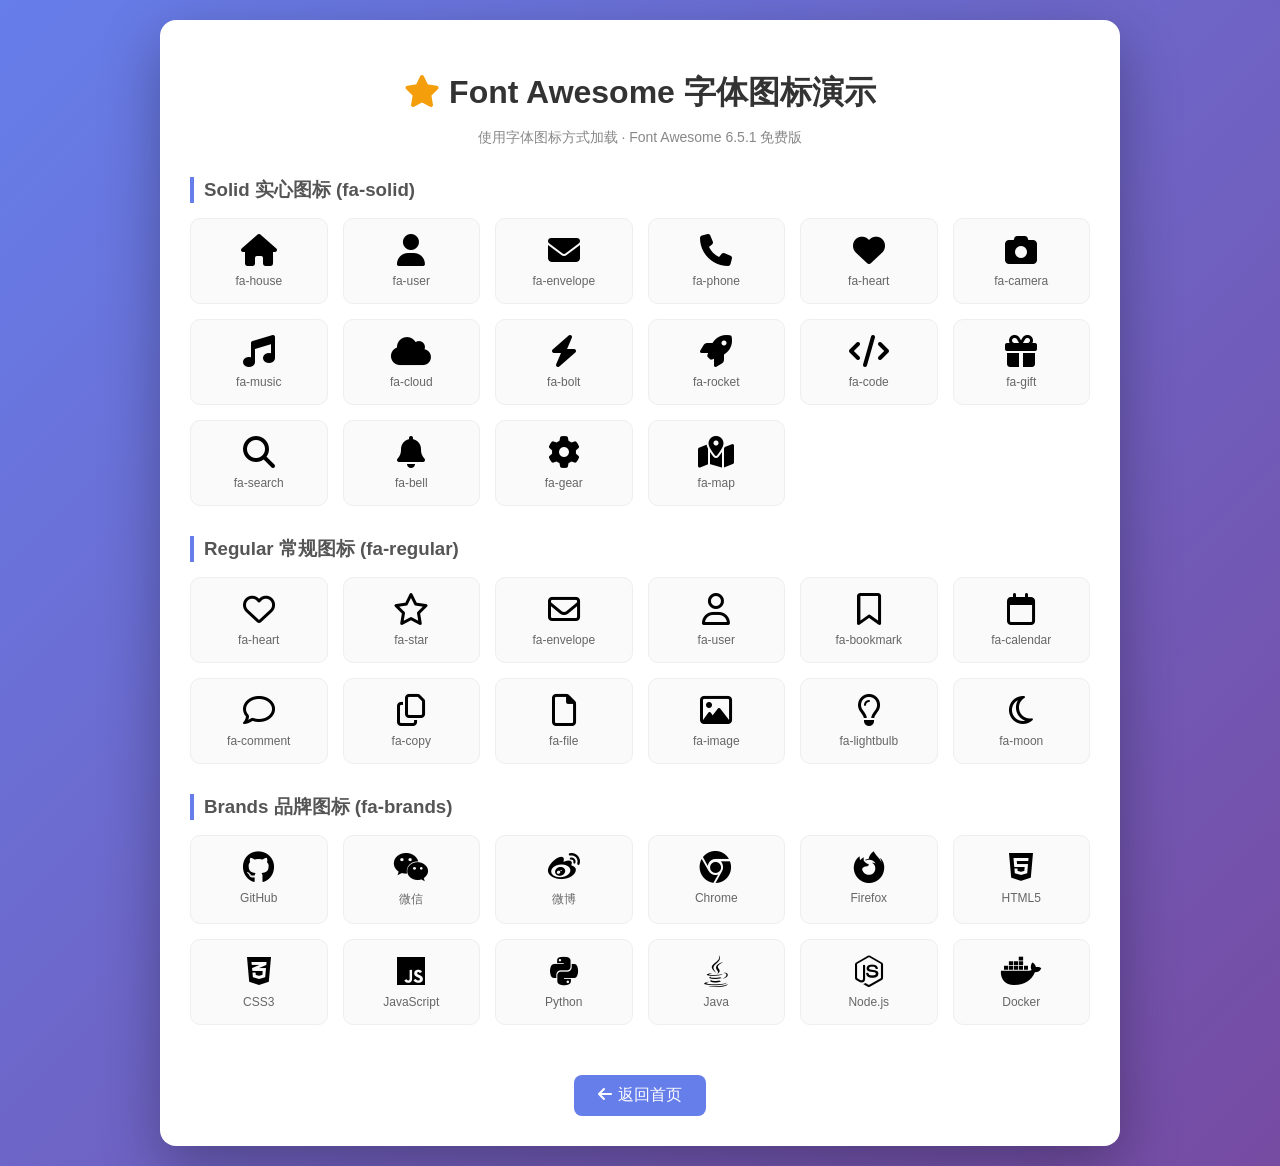
==== iconfont-1.html @ d2a30f28 "feat: add Font Awesome (font-icon) and Lucide (SVG) icon demo pages with local CDN assets" ====
<!DOCTYPE html>
<html lang="zh-CN">
<head>
<meta charset="UTF-8">
<title>Font Awesome 字体图标演示</title>
<link rel="stylesheet" href="cdn/fontawesome/css/all.min.css">
<style>
  body {
    font-family: "Microsoft YaHei", sans-serif;
    background: linear-gradient(135deg, #667eea 0%, #764ba2 100%);
    min-height: 100vh;
    margin: 0;
    padding: 20px;
    box-sizing: border-box;
  }
  .lwj_container {
    max-width: 900px;
    margin: 0 auto;
    background: #fff;
    border-radius: 16px;
    padding: 30px;
    box-shadow: 0 20px 60px rgba(0,0,0,.3);
  }
  .lwj_title {
    text-align: center;
    color: #333;
    margin-bottom: 8px;
  }
  .lwj_subtitle {
    text-align: center;
    color: #888;
    margin-bottom: 30px;
    font-size: 14px;
  }
  .lwj_section {
    margin-bottom: 30px;
  }
  .lwj_section h3 {
    color: #555;
    border-left: 4px solid #667eea;
    padding-left: 10px;
    margin-bottom: 15px;
  }
  .lwj_icon-grid {
    display: grid;
    grid-template-columns: repeat(auto-fill, minmax(120px, 1fr));
    gap: 15px;
  }
  .lwj_icon-item {
    display: flex;
    flex-direction: column;
    align-items: center;
    padding: 15px 10px;
    border: 1px solid #eee;
    border-radius: 10px;
    transition: all .25s;
    cursor: pointer;
    background: #fafafa;
  }
  .lwj_icon-item:hover {
    background: #667eea;
    color: #fff;
    transform: translateY(-3px);
    box-shadow: 0 6px 20px rgba(102,126,234,.4);
  }
  .lwj_icon-item i {
    font-size: 32px;
    margin-bottom: 8px;
  }
  .lwj_icon-item span {
    font-size: 12px;
    color: #666;
  }
  .lwj_icon-item:hover span {
    color: #fff;
  }
  .lwj_back-link {
    display: inline-block;
    margin-top: 20px;
    padding: 10px 24px;
    background: #667eea;
    color: #fff;
    text-decoration: none;
    border-radius: 8px;
    transition: background .2s;
  }
  .lwj_back-link:hover {
    background: #5568d3;
  }
  .lwj_back-link i {
    margin-right: 6px;
  }
  .lwj_footer {
    text-align: center;
    margin-top: 30px;
  }
</style>
</head>
<body>
<div class="lwj_container">
  <h1 class="lwj_title"><i class="fa-solid fa-star" style="color:#f59e0b"></i> Font Awesome 字体图标演示</h1>
  <p class="lwj_subtitle">使用字体图标方式加载 · Font Awesome 6.5.1 免费版</p>

  <!-- Solid 实心图标 -->
  <div class="lwj_section">
    <h3>Solid 实心图标 (fa-solid)</h3>
    <div class="lwj_icon-grid">
      <div class="lwj_icon-item"><i class="fa-solid fa-house"></i><span>fa-house</span></div>
      <div class="lwj_icon-item"><i class="fa-solid fa-user"></i><span>fa-user</span></div>
      <div class="lwj_icon-item"><i class="fa-solid fa-envelope"></i><span>fa-envelope</span></div>
      <div class="lwj_icon-item"><i class="fa-solid fa-phone"></i><span>fa-phone</span></div>
      <div class="lwj_icon-item"><i class="fa-solid fa-heart"></i><span>fa-heart</span></div>
      <div class="lwj_icon-item"><i class="fa-solid fa-camera"></i><span>fa-camera</span></div>
      <div class="lwj_icon-item"><i class="fa-solid fa-music"></i><span>fa-music</span></div>
      <div class="lwj_icon-item"><i class="fa-solid fa-cloud"></i><span>fa-cloud</span></div>
      <div class="lwj_icon-item"><i class="fa-solid fa-bolt"></i><span>fa-bolt</span></div>
      <div class="lwj_icon-item"><i class="fa-solid fa-rocket"></i><span>fa-rocket</span></div>
      <div class="lwj_icon-item"><i class="fa-solid fa-code"></i><span>fa-code</span></div>
      <div class="lwj_icon-item"><i class="fa-solid fa-gift"></i><span>fa-gift</span></div>
      <div class="lwj_icon-item"><i class="fa-solid fa-magnifying-glass"></i><span>fa-search</span></div>
      <div class="lwj_icon-item"><i class="fa-solid fa-bell"></i><span>fa-bell</span></div>
      <div class="lwj_icon-item"><i class="fa-solid fa-gear"></i><span>fa-gear</span></div>
      <div class="lwj_icon-item"><i class="fa-solid fa-map-location-dot"></i><span>fa-map</span></div>
    </div>
  </div>

  <!-- Regular 常规图标 -->
  <div class="lwj_section">
    <h3>Regular 常规图标 (fa-regular)</h3>
    <div class="lwj_icon-grid">
      <div class="lwj_icon-item"><i class="fa-regular fa-heart"></i><span>fa-heart</span></div>
      <div class="lwj_icon-item"><i class="fa-regular fa-star"></i><span>fa-star</span></div>
      <div class="lwj_icon-item"><i class="fa-regular fa-envelope"></i><span>fa-envelope</span></div>
      <div class="lwj_icon-item"><i class="fa-regular fa-user"></i><span>fa-user</span></div>
      <div class="lwj_icon-item"><i class="fa-regular fa-bookmark"></i><span>fa-bookmark</span></div>
      <div class="lwj_icon-item"><i class="fa-regular fa-calendar"></i><span>fa-calendar</span></div>
      <div class="lwj_icon-item"><i class="fa-regular fa-comment"></i><span>fa-comment</span></div>
      <div class="lwj_icon-item"><i class="fa-regular fa-copy"></i><span>fa-copy</span></div>
      <div class="lwj_icon-item"><i class="fa-regular fa-file"></i><span>fa-file</span></div>
      <div class="lwj_icon-item"><i class="fa-regular fa-image"></i><span>fa-image</span></div>
      <div class="lwj_icon-item"><i class="fa-regular fa-lightbulb"></i><span>fa-lightbulb</span></div>
      <div class="lwj_icon-item"><i class="fa-regular fa-moon"></i><span>fa-moon</span></div>
    </div>
  </div>

  <!-- Brands 品牌图标 -->
  <div class="lwj_section">
    <h3>Brands 品牌图标 (fa-brands)</h3>
    <div class="lwj_icon-grid">
      <div class="lwj_icon-item"><i class="fa-brands fa-github"></i><span>GitHub</span></div>
      <div class="lwj_icon-item"><i class="fa-brands fa-weixin"></i><span>微信</span></div>
      <div class="lwj_icon-item"><i class="fa-brands fa-weibo"></i><span>微博</span></div>
      <div class="lwj_icon-item"><i class="fa-brands fa-chrome"></i><span>Chrome</span></div>
      <div class="lwj_icon-item"><i class="fa-brands fa-firefox-browser"></i><span>Firefox</span></div>
      <div class="lwj_icon-item"><i class="fa-brands fa-html5"></i><span>HTML5</span></div>
      <div class="lwj_icon-item"><i class="fa-brands fa-css3-alt"></i><span>CSS3</span></div>
      <div class="lwj_icon-item"><i class="fa-brands fa-js"></i><span>JavaScript</span></div>
      <div class="lwj_icon-item"><i class="fa-brands fa-python"></i><span>Python</span></div>
      <div class="lwj_icon-item"><i class="fa-brands fa-java"></i><span>Java</span></div>
      <div class="lwj_icon-item"><i class="fa-brands fa-node-js"></i><span>Node.js</span></div>
      <div class="lwj_icon-item"><i class="fa-brands fa-docker"></i><span>Docker</span></div>
    </div>
  </div>

  <div class="lwj_footer">
    <a href="index.html" class="lwj_back-link"><i class="fa-solid fa-arrow-left"></i>返回首页</a>
  </div>
</div>

<script>
  // 点击图标复制类名到剪贴板
  var lwj_items = document.querySelectorAll('.lwj_icon-item');
  lwj_items.forEach(function(item) {
    item.addEventListener('click', function() {
      var lwj_i = item.querySelector('i');
      var lwj_classes = lwj_i.className;
      if (navigator.clipboard) {
        navigator.clipboard.writeText(lwj_classes).then(function() {
          alert('已复制类名：' + lwj_classes);
        });
      }
    });
  });
</script>
</body>
</html>
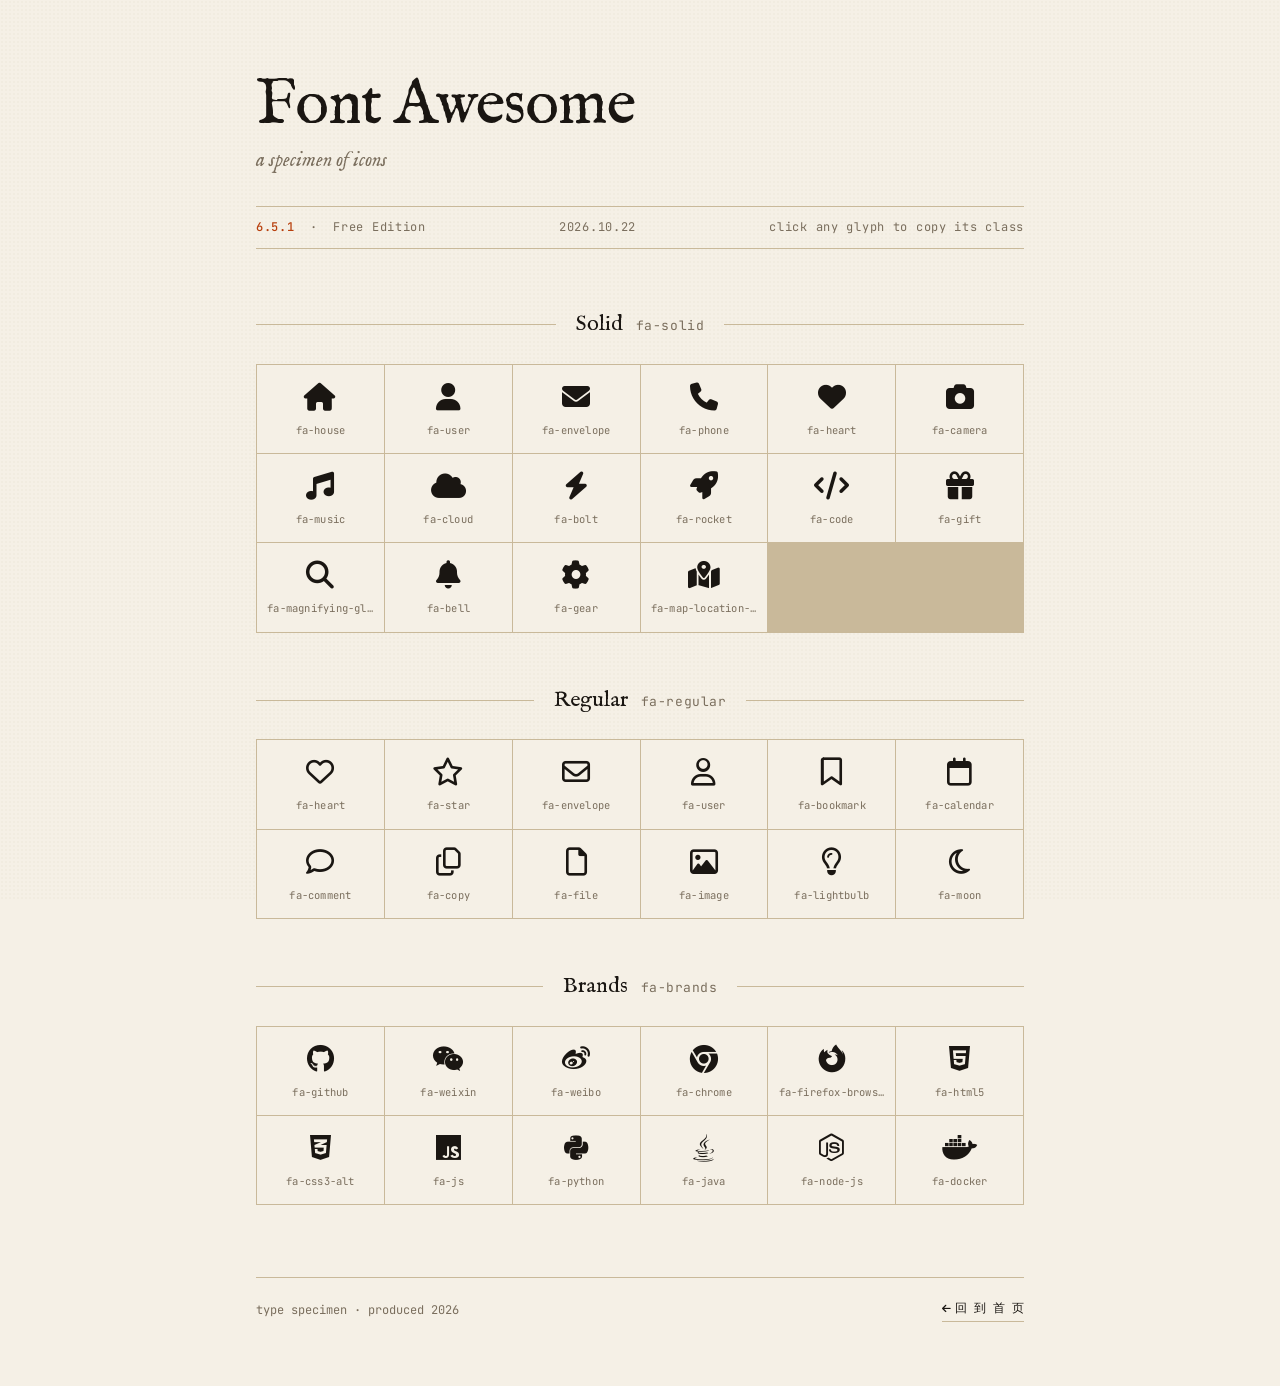
==== commit bed17fd5: "refactor: redesign iconfont pages with distinctive Type Specimen (FA) and Blueprint Draft (Lucide) a" ====
--- a/iconfont-1.html
+++ b/iconfont-1.html
@@ -2,185 +2,386 @@
 <html lang="zh-CN">
 <head>
 <meta charset="UTF-8">
-<title>Font Awesome 字体图标演示</title>
+<title>Font Awesome · A Specimen</title>
 <link rel="stylesheet" href="cdn/fontawesome/css/all.min.css">
+<link rel="stylesheet" href="cdn/fonts/fonts.css">
 <style>
-  body {
-    font-family: "Microsoft YaHei", sans-serif;
-    background: linear-gradient(135deg, #667eea 0%, #764ba2 100%);
-    min-height: 100vh;
-    margin: 0;
-    padding: 20px;
-    box-sizing: border-box;
-  }
-  .lwj_container {
-    max-width: 900px;
-    margin: 0 auto;
-    background: #fff;
-    border-radius: 16px;
-    padding: 30px;
-    box-shadow: 0 20px 60px rgba(0,0,0,.3);
-  }
-  .lwj_title {
-    text-align: center;
-    color: #333;
-    margin-bottom: 8px;
-  }
-  .lwj_subtitle {
-    text-align: center;
-    color: #888;
-    margin-bottom: 30px;
-    font-size: 14px;
-  }
-  .lwj_section {
-    margin-bottom: 30px;
-  }
-  .lwj_section h3 {
-    color: #555;
-    border-left: 4px solid #667eea;
-    padding-left: 10px;
-    margin-bottom: 15px;
-  }
-  .lwj_icon-grid {
-    display: grid;
-    grid-template-columns: repeat(auto-fill, minmax(120px, 1fr));
-    gap: 15px;
-  }
-  .lwj_icon-item {
-    display: flex;
-    flex-direction: column;
-    align-items: center;
-    padding: 15px 10px;
-    border: 1px solid #eee;
-    border-radius: 10px;
-    transition: all .25s;
-    cursor: pointer;
-    background: #fafafa;
-  }
-  .lwj_icon-item:hover {
-    background: #667eea;
-    color: #fff;
-    transform: translateY(-3px);
-    box-shadow: 0 6px 20px rgba(102,126,234,.4);
-  }
-  .lwj_icon-item i {
-    font-size: 32px;
-    margin-bottom: 8px;
-  }
-  .lwj_icon-item span {
-    font-size: 12px;
-    color: #666;
-  }
-  .lwj_icon-item:hover span {
-    color: #fff;
-  }
-  .lwj_back-link {
-    display: inline-block;
-    margin-top: 20px;
-    padding: 10px 24px;
-    background: #667eea;
-    color: #fff;
-    text-decoration: none;
-    border-radius: 8px;
-    transition: background .2s;
-  }
-  .lwj_back-link:hover {
-    background: #5568d3;
-  }
-  .lwj_back-link i {
-    margin-right: 6px;
-  }
-  .lwj_footer {
-    text-align: center;
-    margin-top: 30px;
-  }
+/* ============================================================
+   Design Tokens — Type Specimen
+   ============================================================ */
+:root {
+  --fa-ink:      #1A1612;   /* 墨色 */
+  --fa-paper:    #F5F0E6;   /* 纸色 */
+  --fa-rule:     #C9B99A;   /* 铜色细尺 */
+  --fa-accent:   #B8400E;   /* 朱红印 */
+  --fa-muted:    #7A6E5D;   /* 灰标签 */
+  --fa-shadow:   #3D352B;
+  --fa-mono:     'JetBrains Mono', ui-monospace, monospace;
+  --fa-display:  'IM Fell English', 'Noto Serif SC', Georgia, serif;
+  --fa-body:     'Noto Serif SC', Georgia, 'Times New Roman', serif;
+}
+
+* { box-sizing: border-box; }
+
+html, body {
+  margin: 0;
+  padding: 0;
+  background: var(--fa-paper);
+  color: var(--fa-ink);
+  font-family: var(--fa-body);
+  font-size: 15px;
+  line-height: 1.75;
+  min-height: 100vh;
+}
+
+/* 纸张纹理（极淡网点） */
+body::before {
+  content: "";
+  position: fixed;
+  inset: 0;
+  pointer-events: none;
+  background-image: radial-gradient(var(--fa-rule) 1px, transparent 1px);
+  background-size: 4px 4px;
+  opacity: .07;
+  z-index: 0;
+}
+
+.lwj_page {
+  position: relative;
+  z-index: 1;
+  max-width: 880px;
+  margin: 0 auto;
+  padding: 72px 56px 64px;
+}
+
+/* ------------------------------------------------------------
+   标本标题区
+   ------------------------------------------------------------ */
+.lwj_hero {
+  margin-bottom: 56px;
+}
+.lwj_hero-title {
+  font-family: var(--fa-display);
+  font-size: 64px;
+  font-weight: 400;
+  letter-spacing: -1px;
+  line-height: 1.05;
+  margin: 0 0 4px 0;
+  color: var(--fa-ink);
+}
+.lwj_hero-sub {
+  font-family: var(--fa-display);
+  font-style: italic;
+  font-size: 20px;
+  color: var(--fa-muted);
+  margin: 0 0 28px 0;
+  font-weight: 400;
+}
+.lwj_hero-meta {
+  font-family: var(--fa-mono);
+  font-size: 12px;
+  letter-spacing: .06em;
+  color: var(--fa-muted);
+  border-top: 1px solid var(--fa-rule);
+  border-bottom: 1px solid var(--fa-rule);
+  padding: 10px 0;
+  display: flex;
+  justify-content: space-between;
+  flex-wrap: wrap;
+  gap: 12px;
+}
+.lwj_hero-meta strong {
+  color: var(--fa-accent);
+  font-weight: 500;
+}
+
+/* ------------------------------------------------------------
+   章节：细铜尺 + 居中标签
+   ------------------------------------------------------------ */
+.lwj_section {
+  margin-bottom: 48px;
+}
+.lwj_section-head {
+  display: flex;
+  align-items: center;
+  gap: 20px;
+  margin-bottom: 20px;
+}
+.lwj_section-head::before,
+.lwj_section-head::after {
+  content: "";
+  flex: 1;
+  height: 1px;
+  background: var(--fa-rule);
+}
+.lwj_section-label {
+  font-family: var(--fa-display);
+  font-size: 22px;
+  font-weight: 400;
+  color: var(--fa-ink);
+  white-space: nowrap;
+}
+.lwj_section-label em {
+  font-family: var(--fa-mono);
+  font-style: normal;
+  font-size: 13px;
+  color: var(--fa-muted);
+  margin-left: 8px;
+  letter-spacing: .04em;
+}
+
+/* ------------------------------------------------------------
+   图标网格：标本卡
+   ------------------------------------------------------------ */
+.lwj_grid {
+  display: grid;
+  grid-template-columns: repeat(auto-fill, minmax(112px, 1fr));
+  gap: 1px;
+  background: var(--fa-rule);
+  border: 1px solid var(--fa-rule);
+}
+.lwj_tile {
+  background: var(--fa-paper);
+  padding: 18px 8px 14px;
+  display: flex;
+  flex-direction: column;
+  align-items: center;
+  gap: 10px;
+  cursor: pointer;
+  position: relative;
+  transition: background .15s ease, color .15s ease;
+}
+.lwj_tile:hover {
+  background: var(--fa-ink);
+  color: var(--fa-paper);
+}
+.lwj_tile i {
+  font-size: 28px;
+  line-height: 1;
+}
+.lwj_tile-name {
+  font-family: var(--fa-mono);
+  font-size: 10.5px;
+  letter-spacing: .02em;
+  text-align: center;
+  color: var(--fa-muted);
+  max-width: 96%;
+  overflow: hidden;
+  text-overflow: ellipsis;
+  white-space: nowrap;
+}
+.lwj_tile:hover .lwj_tile-name {
+  color: var(--fa-rule);
+}
+
+/* 朱红注册标记（hover 时出现） */
+.lwj_tile::before {
+  content: "";
+  position: absolute;
+  top: 4px; left: 4px;
+  width: 8px; height: 8px;
+  border-top: 1px solid var(--fa-accent);
+  border-left: 1px solid var(--fa-accent);
+  opacity: 0;
+  transition: opacity .15s;
+}
+.lwj_tile::after {
+  content: "";
+  position: absolute;
+  bottom: 4px; right: 4px;
+  width: 8px; height: 8px;
+  border-bottom: 1px solid var(--fa-accent);
+  border-right: 1px solid var(--fa-accent);
+  opacity: 0;
+  transition: opacity .15s;
+}
+.lwj_tile:hover::before,
+.lwj_tile:hover::after { opacity: 1; }
+
+/* ------------------------------------------------------------
+   页脚 · 返回链接
+   ------------------------------------------------------------ */
+.lwj_footer {
+  margin-top: 72px;
+  padding-top: 20px;
+  border-top: 1px solid var(--fa-rule);
+  display: flex;
+  justify-content: space-between;
+  align-items: center;
+  flex-wrap: wrap;
+  gap: 16px;
+  font-family: var(--fa-mono);
+  font-size: 12px;
+  color: var(--fa-muted);
+}
+.lwj_footer a {
+  color: var(--fa-ink);
+  text-decoration: none;
+  border-bottom: 1px solid var(--fa-rule);
+  padding-bottom: 2px;
+  transition: color .15s, border-color .15s;
+}
+.lwj_footer a:hover {
+  color: var(--fa-accent);
+  border-color: var(--fa-accent);
+}
+
+/* ------------------------------------------------------------
+   轻量 Toast（替代 alert）
+   ------------------------------------------------------------ */
+.lwj_toast {
+  position: fixed;
+  bottom: 32px; right: 32px;
+  background: var(--fa-ink);
+  color: var(--fa-paper);
+  font-family: var(--fa-mono);
+  font-size: 12px;
+  padding: 14px 22px;
+  border-left: 3px solid var(--fa-accent);
+  box-shadow: 0 8px 30px rgba(26,22,18,.25);
+  transform: translateY(20px);
+  opacity: 0;
+  transition: transform .25s ease, opacity .25s ease;
+  z-index: 100;
+  pointer-events: none;
+}
+.lwj_toast[data-show="1"] {
+  transform: translateY(0);
+  opacity: 1;
+}
+.lwj_toast kbd {
+  background: rgba(255,255,255,.15);
+  padding: 2px 6px;
+  border-radius: 3px;
+  font-family: var(--fa-mono);
+  font-size: 11px;
+}
+
+@media (max-width: 640px) {
+  .lwj_page { padding: 48px 24px 40px; }
+  .lwj_hero-title { font-size: 44px; }
+  .lwj_hero-sub { font-size: 16px; }
+  .lwj_grid { grid-template-columns: repeat(auto-fill, minmax(96px, 1fr)); }
+}
 </style>
 </head>
 <body>
-<div class="lwj_container">
-  <h1 class="lwj_title"><i class="fa-solid fa-star" style="color:#f59e0b"></i> Font Awesome 字体图标演示</h1>
-  <p class="lwj_subtitle">使用字体图标方式加载 · Font Awesome 6.5.1 免费版</p>
-
-  <!-- Solid 实心图标 -->
-  <div class="lwj_section">
-    <h3>Solid 实心图标 (fa-solid)</h3>
-    <div class="lwj_icon-grid">
-      <div class="lwj_icon-item"><i class="fa-solid fa-house"></i><span>fa-house</span></div>
-      <div class="lwj_icon-item"><i class="fa-solid fa-user"></i><span>fa-user</span></div>
-      <div class="lwj_icon-item"><i class="fa-solid fa-envelope"></i><span>fa-envelope</span></div>
-      <div class="lwj_icon-item"><i class="fa-solid fa-phone"></i><span>fa-phone</span></div>
-      <div class="lwj_icon-item"><i class="fa-solid fa-heart"></i><span>fa-heart</span></div>
-      <div class="lwj_icon-item"><i class="fa-solid fa-camera"></i><span>fa-camera</span></div>
-      <div class="lwj_icon-item"><i class="fa-solid fa-music"></i><span>fa-music</span></div>
-      <div class="lwj_icon-item"><i class="fa-solid fa-cloud"></i><span>fa-cloud</span></div>
-      <div class="lwj_icon-item"><i class="fa-solid fa-bolt"></i><span>fa-bolt</span></div>
-      <div class="lwj_icon-item"><i class="fa-solid fa-rocket"></i><span>fa-rocket</span></div>
-      <div class="lwj_icon-item"><i class="fa-solid fa-code"></i><span>fa-code</span></div>
-      <div class="lwj_icon-item"><i class="fa-solid fa-gift"></i><span>fa-gift</span></div>
-      <div class="lwj_icon-item"><i class="fa-solid fa-magnifying-glass"></i><span>fa-search</span></div>
-      <div class="lwj_icon-item"><i class="fa-solid fa-bell"></i><span>fa-bell</span></div>
-      <div class="lwj_icon-item"><i class="fa-solid fa-gear"></i><span>fa-gear</span></div>
-      <div class="lwj_icon-item"><i class="fa-solid fa-map-location-dot"></i><span>fa-map</span></div>
-    </div>
-  </div>
-
-  <!-- Regular 常规图标 -->
-  <div class="lwj_section">
-    <h3>Regular 常规图标 (fa-regular)</h3>
-    <div class="lwj_icon-grid">
-      <div class="lwj_icon-item"><i class="fa-regular fa-heart"></i><span>fa-heart</span></div>
-      <div class="lwj_icon-item"><i class="fa-regular fa-star"></i><span>fa-star</span></div>
-      <div class="lwj_icon-item"><i class="fa-regular fa-envelope"></i><span>fa-envelope</span></div>
-      <div class="lwj_icon-item"><i class="fa-regular fa-user"></i><span>fa-user</span></div>
-      <div class="lwj_icon-item"><i class="fa-regular fa-bookmark"></i><span>fa-bookmark</span></div>
-      <div class="lwj_icon-item"><i class="fa-regular fa-calendar"></i><span>fa-calendar</span></div>
-      <div class="lwj_icon-item"><i class="fa-regular fa-comment"></i><span>fa-comment</span></div>
-      <div class="lwj_icon-item"><i class="fa-regular fa-copy"></i><span>fa-copy</span></div>
-      <div class="lwj_icon-item"><i class="fa-regular fa-file"></i><span>fa-file</span></div>
-      <div class="lwj_icon-item"><i class="fa-regular fa-image"></i><span>fa-image</span></div>
-      <div class="lwj_icon-item"><i class="fa-regular fa-lightbulb"></i><span>fa-lightbulb</span></div>
-      <div class="lwj_icon-item"><i class="fa-regular fa-moon"></i><span>fa-moon</span></div>
-    </div>
-  </div>
-
-  <!-- Brands 品牌图标 -->
-  <div class="lwj_section">
-    <h3>Brands 品牌图标 (fa-brands)</h3>
-    <div class="lwj_icon-grid">
-      <div class="lwj_icon-item"><i class="fa-brands fa-github"></i><span>GitHub</span></div>
-      <div class="lwj_icon-item"><i class="fa-brands fa-weixin"></i><span>微信</span></div>
-      <div class="lwj_icon-item"><i class="fa-brands fa-weibo"></i><span>微博</span></div>
-      <div class="lwj_icon-item"><i class="fa-brands fa-chrome"></i><span>Chrome</span></div>
-      <div class="lwj_icon-item"><i class="fa-brands fa-firefox-browser"></i><span>Firefox</span></div>
-      <div class="lwj_icon-item"><i class="fa-brands fa-html5"></i><span>HTML5</span></div>
-      <div class="lwj_icon-item"><i class="fa-brands fa-css3-alt"></i><span>CSS3</span></div>
-      <div class="lwj_icon-item"><i class="fa-brands fa-js"></i><span>JavaScript</span></div>
-      <div class="lwj_icon-item"><i class="fa-brands fa-python"></i><span>Python</span></div>
-      <div class="lwj_icon-item"><i class="fa-brands fa-java"></i><span>Java</span></div>
-      <div class="lwj_icon-item"><i class="fa-brands fa-node-js"></i><span>Node.js</span></div>
-      <div class="lwj_icon-item"><i class="fa-brands fa-docker"></i><span>Docker</span></div>
-    </div>
-  </div>
-
-  <div class="lwj_footer">
-    <a href="index.html" class="lwj_back-link"><i class="fa-solid fa-arrow-left"></i>返回首页</a>
-  </div>
+
+<div class="lwj_page">
+
+  <!-- ========== HERO ========== -->
+  <header class="lwj_hero">
+    <h1 class="lwj_hero-title">Font Awesome</h1>
+    <p class="lwj_hero-sub">a specimen of icons</p>
+    <div class="lwj_hero-meta">
+      <span><strong>6.5.1</strong> &nbsp;·&nbsp; Free Edition</span>
+      <span>2026.10.22</span>
+      <span>click any glyph to copy its class</span>
+    </div>
+  </header>
+
+  <!-- ========== SECTION · SOLID ========== -->
+  <section class="lwj_section">
+    <div class="lwj_section-head">
+      <span class="lwj_section-label">Solid <em>fa-solid</em></span>
+    </div>
+    <div class="lwj_grid">
+      <div class="lwj_tile"><i class="fa-solid fa-house"></i><span class="lwj_tile-name">fa-house</span></div>
+      <div class="lwj_tile"><i class="fa-solid fa-user"></i><span class="lwj_tile-name">fa-user</span></div>
+      <div class="lwj_tile"><i class="fa-solid fa-envelope"></i><span class="lwj_tile-name">fa-envelope</span></div>
+      <div class="lwj_tile"><i class="fa-solid fa-phone"></i><span class="lwj_tile-name">fa-phone</span></div>
+      <div class="lwj_tile"><i class="fa-solid fa-heart"></i><span class="lwj_tile-name">fa-heart</span></div>
+      <div class="lwj_tile"><i class="fa-solid fa-camera"></i><span class="lwj_tile-name">fa-camera</span></div>
+      <div class="lwj_tile"><i class="fa-solid fa-music"></i><span class="lwj_tile-name">fa-music</span></div>
+      <div class="lwj_tile"><i class="fa-solid fa-cloud"></i><span class="lwj_tile-name">fa-cloud</span></div>
+      <div class="lwj_tile"><i class="fa-solid fa-bolt"></i><span class="lwj_tile-name">fa-bolt</span></div>
+      <div class="lwj_tile"><i class="fa-solid fa-rocket"></i><span class="lwj_tile-name">fa-rocket</span></div>
+      <div class="lwj_tile"><i class="fa-solid fa-code"></i><span class="lwj_tile-name">fa-code</span></div>
+      <div class="lwj_tile"><i class="fa-solid fa-gift"></i><span class="lwj_tile-name">fa-gift</span></div>
+      <div class="lwj_tile"><i class="fa-solid fa-magnifying-glass"></i><span class="lwj_tile-name">fa-magnifying-glass</span></div>
+      <div class="lwj_tile"><i class="fa-solid fa-bell"></i><span class="lwj_tile-name">fa-bell</span></div>
+      <div class="lwj_tile"><i class="fa-solid fa-gear"></i><span class="lwj_tile-name">fa-gear</span></div>
+      <div class="lwj_tile"><i class="fa-solid fa-map-location-dot"></i><span class="lwj_tile-name">fa-map-location-dot</span></div>
+    </div>
+  </section>
+
+  <!-- ========== SECTION · REGULAR ========== -->
+  <section class="lwj_section">
+    <div class="lwj_section-head">
+      <span class="lwj_section-label">Regular <em>fa-regular</em></span>
+    </div>
+    <div class="lwj_grid">
+      <div class="lwj_tile"><i class="fa-regular fa-heart"></i><span class="lwj_tile-name">fa-heart</span></div>
+      <div class="lwj_tile"><i class="fa-regular fa-star"></i><span class="lwj_tile-name">fa-star</span></div>
+      <div class="lwj_tile"><i class="fa-regular fa-envelope"></i><span class="lwj_tile-name">fa-envelope</span></div>
+      <div class="lwj_tile"><i class="fa-regular fa-user"></i><span class="lwj_tile-name">fa-user</span></div>
+      <div class="lwj_tile"><i class="fa-regular fa-bookmark"></i><span class="lwj_tile-name">fa-bookmark</span></div>
+      <div class="lwj_tile"><i class="fa-regular fa-calendar"></i><span class="lwj_tile-name">fa-calendar</span></div>
+      <div class="lwj_tile"><i class="fa-regular fa-comment"></i><span class="lwj_tile-name">fa-comment</span></div>
+      <div class="lwj_tile"><i class="fa-regular fa-copy"></i><span class="lwj_tile-name">fa-copy</span></div>
+      <div class="lwj_tile"><i class="fa-regular fa-file"></i><span class="lwj_tile-name">fa-file</span></div>
+      <div class="lwj_tile"><i class="fa-regular fa-image"></i><span class="lwj_tile-name">fa-image</span></div>
+      <div class="lwj_tile"><i class="fa-regular fa-lightbulb"></i><span class="lwj_tile-name">fa-lightbulb</span></div>
+      <div class="lwj_tile"><i class="fa-regular fa-moon"></i><span class="lwj_tile-name">fa-moon</span></div>
+    </div>
+  </section>
+
+  <!-- ========== SECTION · BRANDS ========== -->
+  <section class="lwj_section">
+    <div class="lwj_section-head">
+      <span class="lwj_section-label">Brands <em>fa-brands</em></span>
+    </div>
+    <div class="lwj_grid">
+      <div class="lwj_tile"><i class="fa-brands fa-github"></i><span class="lwj_tile-name">fa-github</span></div>
+      <div class="lwj_tile"><i class="fa-brands fa-weixin"></i><span class="lwj_tile-name">fa-weixin</span></div>
+      <div class="lwj_tile"><i class="fa-brands fa-weibo"></i><span class="lwj_tile-name">fa-weibo</span></div>
+      <div class="lwj_tile"><i class="fa-brands fa-chrome"></i><span class="lwj_tile-name">fa-chrome</span></div>
+      <div class="lwj_tile"><i class="fa-brands fa-firefox-browser"></i><span class="lwj_tile-name">fa-firefox-browser</span></div>
+      <div class="lwj_tile"><i class="fa-brands fa-html5"></i><span class="lwj_tile-name">fa-html5</span></div>
+      <div class="lwj_tile"><i class="fa-brands fa-css3-alt"></i><span class="lwj_tile-name">fa-css3-alt</span></div>
+      <div class="lwj_tile"><i class="fa-brands fa-js"></i><span class="lwj_tile-name">fa-js</span></div>
+      <div class="lwj_tile"><i class="fa-brands fa-python"></i><span class="lwj_tile-name">fa-python</span></div>
+      <div class="lwj_tile"><i class="fa-brands fa-java"></i><span class="lwj_tile-name">fa-java</span></div>
+      <div class="lwj_tile"><i class="fa-brands fa-node-js"></i><span class="lwj_tile-name">fa-node-js</span></div>
+      <div class="lwj_tile"><i class="fa-brands fa-docker"></i><span class="lwj_tile-name">fa-docker</span></div>
+    </div>
+  </section>
+
+  <!-- ========== FOOTER ========== -->
+  <footer class="lwj_footer">
+    <span>type specimen · produced 2026</span>
+    <a href="index.html"><i class="fa-solid fa-arrow-left" style="margin-right:4px;font-size:10px"></i>回 到 首 页</a>
+  </footer>
+
 </div>
 
+<div class="lwj_toast" id="lwj_toast"></div>
+
 <script>
-  // 点击图标复制类名到剪贴板
-  var lwj_items = document.querySelectorAll('.lwj_icon-item');
-  lwj_items.forEach(function(item) {
-    item.addEventListener('click', function() {
-      var lwj_i = item.querySelector('i');
-      var lwj_classes = lwj_i.className;
+  var lwj_toastEl = document.getElementById('lwj_toast');
+  var lwj_toastTimer = null;
+  function lwj_showToast(msg) {
+    lwj_toastEl.textContent = msg;
+    lwj_toastEl.setAttribute('data-show', '1');
+    clearTimeout(lwj_toastTimer);
+    lwj_toastTimer = setTimeout(function() {
+      lwj_toastEl.setAttribute('data-show', '0');
+    }, 1600);
+  }
+
+  document.querySelectorAll('.lwj_tile').forEach(function(tile) {
+    tile.addEventListener('click', function() {
+      var cls = tile.querySelector('i').className;
       if (navigator.clipboard) {
-        navigator.clipboard.writeText(lwj_classes).then(function() {
-          alert('已复制类名：' + lwj_classes);
+        navigator.clipboard.writeText(cls).then(function() {
+          lwj_showToast('已复制 — ' + cls);
+        }).catch(function() {
+          lwj_showToast(cls);
         });
       }
     });
   });
 </script>
+
 </body>
 </html>
--- a/cdn/fonts/fonts.css
+++ b/cdn/fonts/fonts.css
@@ -0,0 +1,211 @@
+﻿/* latin */
+@font-face {
+  font-family: 'IM Fell English';
+  font-style: italic;
+  font-weight: 400;
+  font-display: swap;
+  src: url(font_1.woff2) format('woff2');
+  unicode-range: U+0000-00FF, U+0131, U+0152-0153, U+02BB-02BC, U+02C6, U+02DA, U+02DC, U+0304, U+0308, U+0329, U+2000-206F, U+20AC, U+2122, U+2191, U+2193, U+2212, U+2215, U+FEFF, U+FFFD;
+}
+/* latin */
+@font-face {
+  font-family: 'IM Fell English';
+  font-style: normal;
+  font-weight: 400;
+  font-display: swap;
+  src: url(font_2.woff2) format('woff2');
+  unicode-range: U+0000-00FF, U+0131, U+0152-0153, U+02BB-02BC, U+02C6, U+02DA, U+02DC, U+0304, U+0308, U+0329, U+2000-206F, U+20AC, U+2122, U+2191, U+2193, U+2212, U+2215, U+FEFF, U+FFFD;
+}
+
+/* cyrillic-ext */
+@font-face {
+  font-family: 'JetBrains Mono';
+  font-style: normal;
+  font-weight: 400;
+  font-display: swap;
+  src: url(font_3.woff2) format('woff2');
+  unicode-range: U+0460-052F, U+1C80-1C8A, U+20B4, U+2DE0-2DFF, U+A640-A69F, U+FE2E-FE2F;
+}
+/* cyrillic */
+@font-face {
+  font-family: 'JetBrains Mono';
+  font-style: normal;
+  font-weight: 400;
+  font-display: swap;
+  src: url(font_4.woff2) format('woff2');
+  unicode-range: U+0301, U+0400-045F, U+0490-0491, U+04B0-04B1, U+2116;
+}
+/* greek */
+@font-face {
+  font-family: 'JetBrains Mono';
+  font-style: normal;
+  font-weight: 400;
+  font-display: swap;
+  src: url(font_5.woff2) format('woff2');
+  unicode-range: U+0370-0377, U+037A-037F, U+0384-038A, U+038C, U+038E-03A1, U+03A3-03FF;
+}
+/* vietnamese */
+@font-face {
+  font-family: 'JetBrains Mono';
+  font-style: normal;
+  font-weight: 400;
+  font-display: swap;
+  src: url(font_6.woff2) format('woff2');
+  unicode-range: U+0102-0103, U+0110-0111, U+0128-0129, U+0168-0169, U+01A0-01A1, U+01AF-01B0, U+0300-0301, U+0303-0304, U+0308-0309, U+0323, U+0329, U+1EA0-1EF9, U+20AB;
+}
+/* latin-ext */
+@font-face {
+  font-family: 'JetBrains Mono';
+  font-style: normal;
+  font-weight: 400;
+  font-display: swap;
+  src: url(font_7.woff2) format('woff2');
+  unicode-range: U+0100-02BA, U+02BD-02C5, U+02C7-02CC, U+02CE-02D7, U+02DD-02FF, U+0304, U+0308, U+0329, U+1D00-1DBF, U+1E00-1E9F, U+1EF2-1EFF, U+2020, U+20A0-20AB, U+20AD-20C4, U+2113, U+2C60-2C7F, U+A720-A7FF;
+}
+/* latin */
+@font-face {
+  font-family: 'JetBrains Mono';
+  font-style: normal;
+  font-weight: 400;
+  font-display: swap;
+  src: url(font_8.woff2) format('woff2');
+  unicode-range: U+0000-00FF, U+0131, U+0152-0153, U+02BB-02BC, U+02C6, U+02DA, U+02DC, U+0304, U+0308, U+0329, U+2000-206F, U+20AC, U+2122, U+2191, U+2193, U+2212, U+2215, U+FEFF, U+FFFD;
+}
+/* cyrillic-ext */
+@font-face {
+  font-family: 'JetBrains Mono';
+  font-style: normal;
+  font-weight: 500;
+  font-display: swap;
+  src: url(font_3.woff2) format('woff2');
+  unicode-range: U+0460-052F, U+1C80-1C8A, U+20B4, U+2DE0-2DFF, U+A640-A69F, U+FE2E-FE2F;
+}
+/* cyrillic */
+@font-face {
+  font-family: 'JetBrains Mono';
+  font-style: normal;
+  font-weight: 500;
+  font-display: swap;
+  src: url(font_4.woff2) format('woff2');
+  unicode-range: U+0301, U+0400-045F, U+0490-0491, U+04B0-04B1, U+2116;
+}
+/* greek */
+@font-face {
+  font-family: 'JetBrains Mono';
+  font-style: normal;
+  font-weight: 500;
+  font-display: swap;
+  src: url(font_5.woff2) format('woff2');
+  unicode-range: U+0370-0377, U+037A-037F, U+0384-038A, U+038C, U+038E-03A1, U+03A3-03FF;
+}
+/* vietnamese */
+@font-face {
+  font-family: 'JetBrains Mono';
+  font-style: normal;
+  font-weight: 500;
+  font-display: swap;
+  src: url(font_6.woff2) format('woff2');
+  unicode-range: U+0102-0103, U+0110-0111, U+0128-0129, U+0168-0169, U+01A0-01A1, U+01AF-01B0, U+0300-0301, U+0303-0304, U+0308-0309, U+0323, U+0329, U+1EA0-1EF9, U+20AB;
+}
+/* latin-ext */
+@font-face {
+  font-family: 'JetBrains Mono';
+  font-style: normal;
+  font-weight: 500;
+  font-display: swap;
+  src: url(font_7.woff2) format('woff2');
+  unicode-range: U+0100-02BA, U+02BD-02C5, U+02C7-02CC, U+02CE-02D7, U+02DD-02FF, U+0304, U+0308, U+0329, U+1D00-1DBF, U+1E00-1E9F, U+1EF2-1EFF, U+2020, U+20A0-20AB, U+20AD-20C4, U+2113, U+2C60-2C7F, U+A720-A7FF;
+}
+/* latin */
+@font-face {
+  font-family: 'JetBrains Mono';
+  font-style: normal;
+  font-weight: 500;
+  font-display: swap;
+  src: url(font_8.woff2) format('woff2');
+  unicode-range: U+0000-00FF, U+0131, U+0152-0153, U+02BB-02BC, U+02C6, U+02DA, U+02DC, U+0304, U+0308, U+0329, U+2000-206F, U+20AC, U+2122, U+2191, U+2193, U+2212, U+2215, U+FEFF, U+FFFD;
+}
+
+/* vietnamese */
+@font-face {
+  font-family: 'Space Grotesk';
+  font-style: normal;
+  font-weight: 400;
+  font-display: swap;
+  src: url(font_9.woff2) format('woff2');
+  unicode-range: U+0102-0103, U+0110-0111, U+0128-0129, U+0168-0169, U+01A0-01A1, U+01AF-01B0, U+0300-0301, U+0303-0304, U+0308-0309, U+0323, U+0329, U+1EA0-1EF9, U+20AB;
+}
+/* latin-ext */
+@font-face {
+  font-family: 'Space Grotesk';
+  font-style: normal;
+  font-weight: 400;
+  font-display: swap;
+  src: url(font_10.woff2) format('woff2');
+  unicode-range: U+0100-02BA, U+02BD-02C5, U+02C7-02CC, U+02CE-02D7, U+02DD-02FF, U+0304, U+0308, U+0329, U+1D00-1DBF, U+1E00-1E9F, U+1EF2-1EFF, U+2020, U+20A0-20AB, U+20AD-20C4, U+2113, U+2C60-2C7F, U+A720-A7FF;
+}
+/* latin */
+@font-face {
+  font-family: 'Space Grotesk';
+  font-style: normal;
+  font-weight: 400;
+  font-display: swap;
+  src: url(font_11.woff2) format('woff2');
+  unicode-range: U+0000-00FF, U+0131, U+0152-0153, U+02BB-02BC, U+02C6, U+02DA, U+02DC, U+0304, U+0308, U+0329, U+2000-206F, U+20AC, U+2122, U+2191, U+2193, U+2212, U+2215, U+FEFF, U+FFFD;
+}
+/* vietnamese */
+@font-face {
+  font-family: 'Space Grotesk';
+  font-style: normal;
+  font-weight: 500;
+  font-display: swap;
+  src: url(font_9.woff2) format('woff2');
+  unicode-range: U+0102-0103, U+0110-0111, U+0128-0129, U+0168-0169, U+01A0-01A1, U+01AF-01B0, U+0300-0301, U+0303-0304, U+0308-0309, U+0323, U+0329, U+1EA0-1EF9, U+20AB;
+}
+/* latin-ext */
+@font-face {
+  font-family: 'Space Grotesk';
+  font-style: normal;
+  font-weight: 500;
+  font-display: swap;
+  src: url(font_10.woff2) format('woff2');
+  unicode-range: U+0100-02BA, U+02BD-02C5, U+02C7-02CC, U+02CE-02D7, U+02DD-02FF, U+0304, U+0308, U+0329, U+1D00-1DBF, U+1E00-1E9F, U+1EF2-1EFF, U+2020, U+20A0-20AB, U+20AD-20C4, U+2113, U+2C60-2C7F, U+A720-A7FF;
+}
+/* latin */
+@font-face {
+  font-family: 'Space Grotesk';
+  font-style: normal;
+  font-weight: 500;
+  font-display: swap;
+  src: url(font_11.woff2) format('woff2');
+  unicode-range: U+0000-00FF, U+0131, U+0152-0153, U+02BB-02BC, U+02C6, U+02DA, U+02DC, U+0304, U+0308, U+0329, U+2000-206F, U+20AC, U+2122, U+2191, U+2193, U+2212, U+2215, U+FEFF, U+FFFD;
+}
+/* vietnamese */
+@font-face {
+  font-family: 'Space Grotesk';
+  font-style: normal;
+  font-weight: 600;
+  font-display: swap;
+  src: url(font_9.woff2) format('woff2');
+  unicode-range: U+0102-0103, U+0110-0111, U+0128-0129, U+0168-0169, U+01A0-01A1, U+01AF-01B0, U+0300-0301, U+0303-0304, U+0308-0309, U+0323, U+0329, U+1EA0-1EF9, U+20AB;
+}
+/* latin-ext */
+@font-face {
+  font-family: 'Space Grotesk';
+  font-style: normal;
+  font-weight: 600;
+  font-display: swap;
+  src: url(font_10.woff2) format('woff2');
+  unicode-range: U+0100-02BA, U+02BD-02C5, U+02C7-02CC, U+02CE-02D7, U+02DD-02FF, U+0304, U+0308, U+0329, U+1D00-1DBF, U+1E00-1E9F, U+1EF2-1EFF, U+2020, U+20A0-20AB, U+20AD-20C4, U+2113, U+2C60-2C7F, U+A720-A7FF;
+}
+/* latin */
+@font-face {
+  font-family: 'Space Grotesk';
+  font-style: normal;
+  font-weight: 600;
+  font-display: swap;
+  src: url(font_11.woff2) format('woff2');
+  unicode-range: U+0000-00FF, U+0131, U+0152-0153, U+02BB-02BC, U+02C6, U+02DA, U+02DC, U+0304, U+0308, U+0329, U+2000-206F, U+20AC, U+2122, U+2191, U+2193, U+2212, U+2215, U+FEFF, U+FFFD;
+}
+
+
